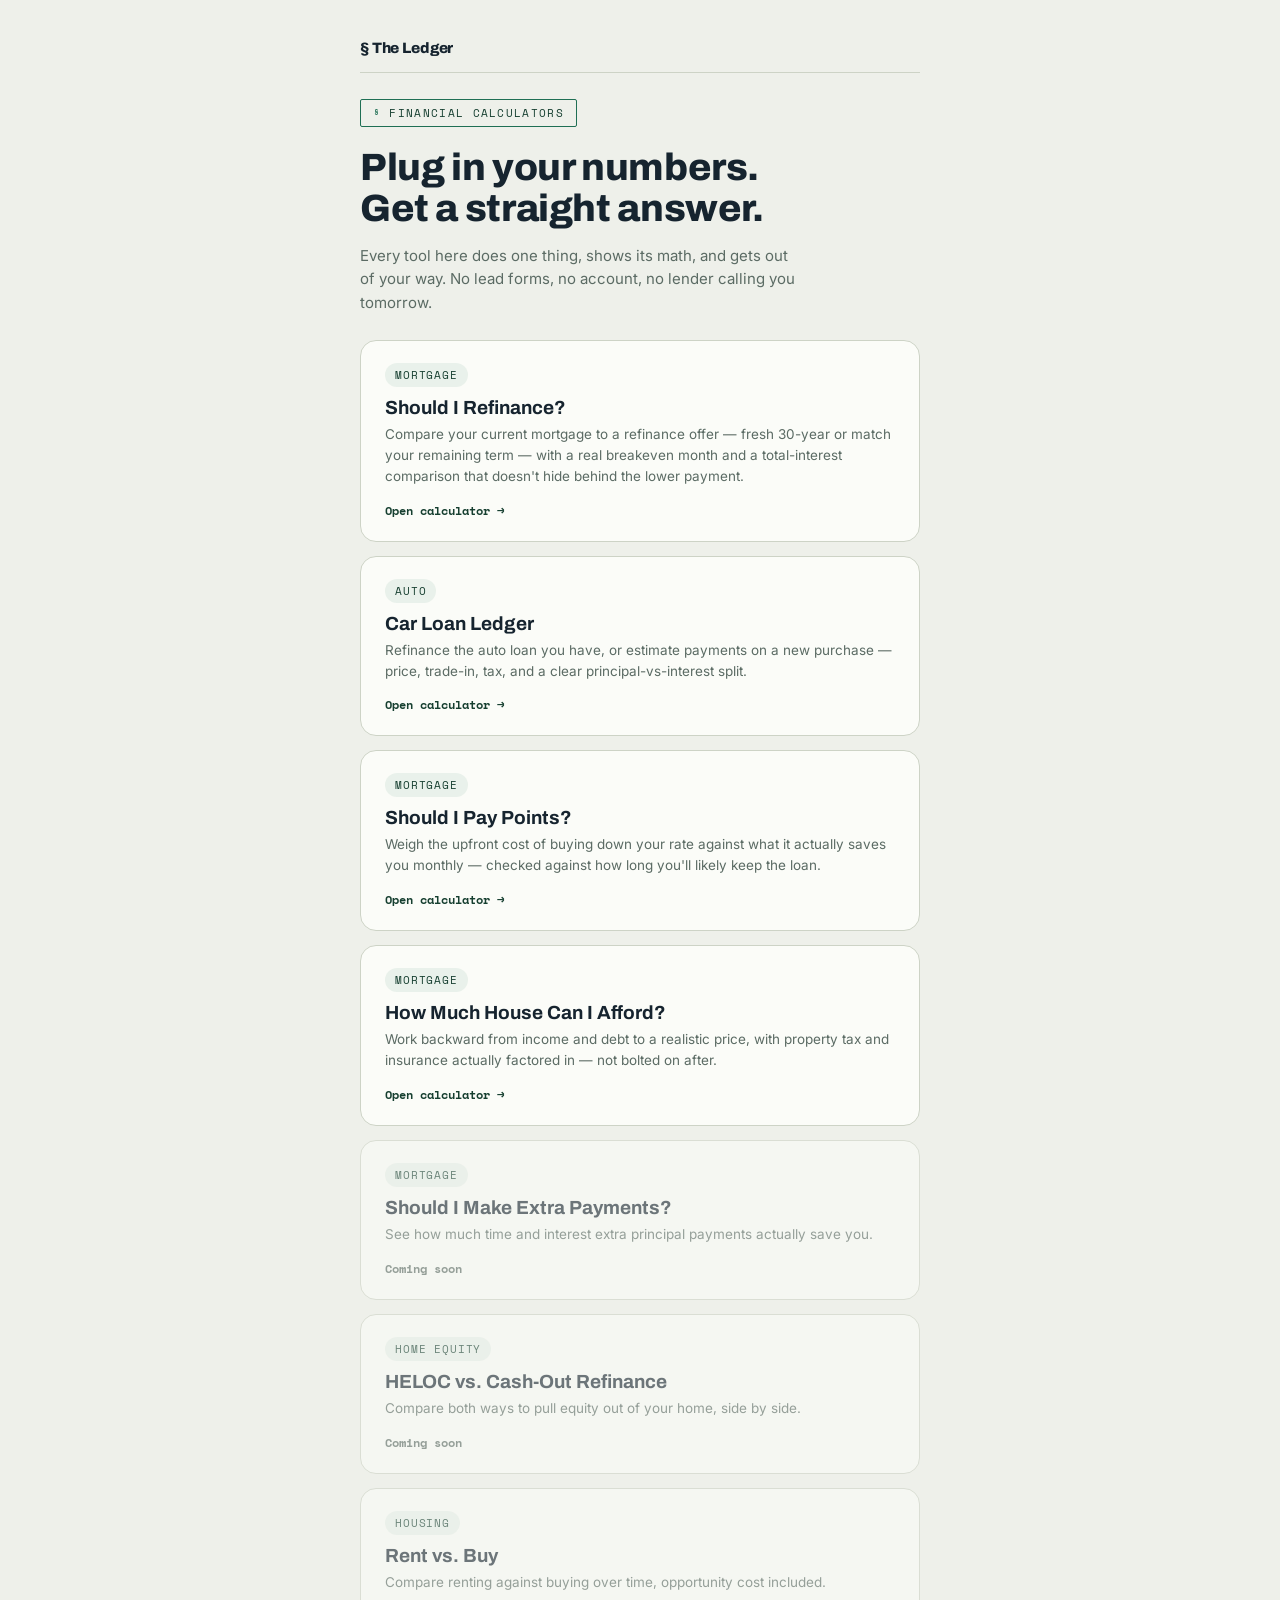
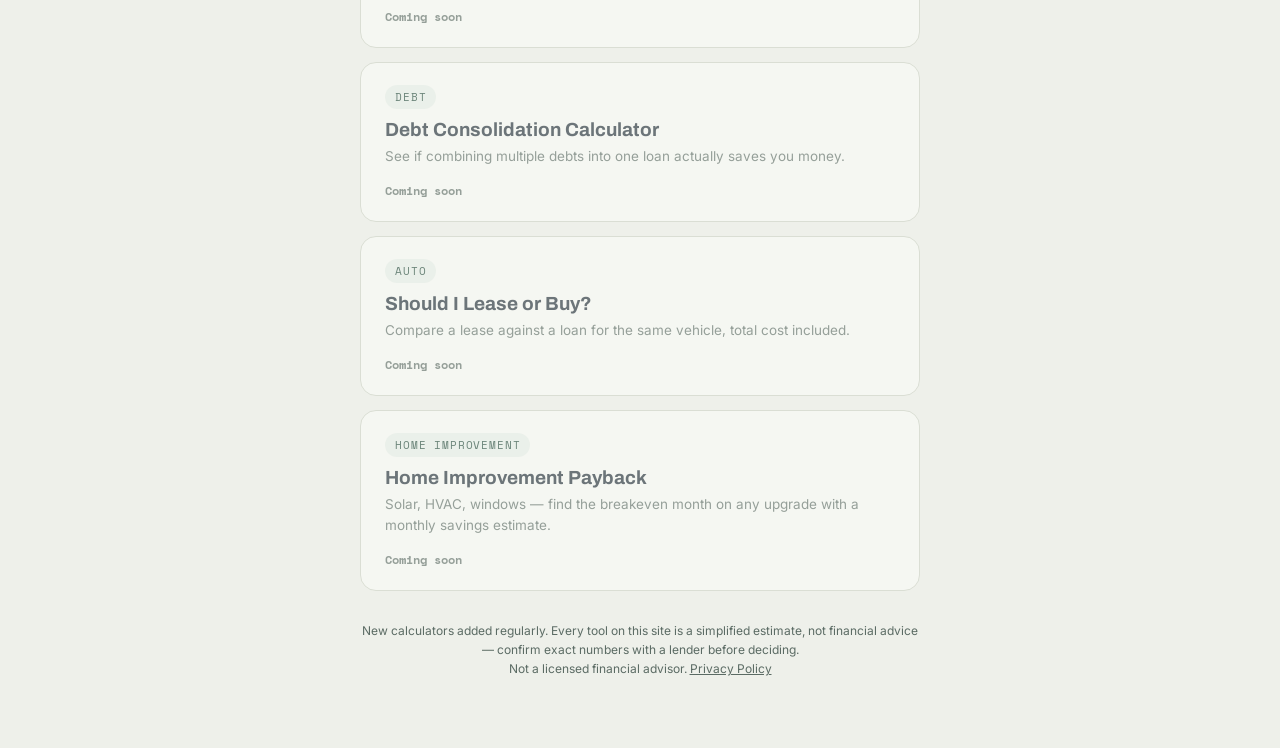
==== index.html @ b192a2c8 "Initial commit: Ledger financial calculators" ====
<!DOCTYPE html>
<html lang="en">
<head>
<meta charset="UTF-8">
<meta name="viewport" content="width=device-width, initial-scale=1.0">
<title>The Ledger — Financial Calculators That Just Answer the Question</title>
<meta name="description" content="A small library of five-minute financial calculators. Plug in your numbers, get a straight answer — no lead forms, no account, no spin.">
<link rel="preconnect" href="https://fonts.googleapis.com">
<link rel="preconnect" href="https://fonts.gstatic.com" crossorigin>
<link href="https://fonts.googleapis.com/css2?family=Archivo:wght@600;700;800&family=Inter:wght@400;500;600&family=Space+Mono:wght@400;700&display=swap" rel="stylesheet">
<link rel="stylesheet" href="shared/ledger.css">
  <script defer src="https://cloud.umami.is/script.js" data-website-id="acd2a92d-bb8a-497d-b460-c5d3a36bea3a"></script>
</head>
<body>
<div class="stage">
  <div class="site-nav">
    <span class="site-logo">§ The Ledger</span>
  </div>

  <header>
    <div class="eyebrow">Financial Calculators</div>
    <h1>Plug in your numbers.<br>Get a straight answer.</h1>
    <p class="sub">Every tool here does one thing, shows its math, and gets out of your way. No lead forms, no account, no lender calling you tomorrow.</p>
  </header>

  <div class="tool-grid">
    <a class="tool-card" href="refinance/index.html">
      <div class="tool-card-tag">Mortgage</div>
      <h2 class="tool-card-title">Should I Refinance?</h2>
      <p class="tool-card-desc">Compare your current mortgage to a refinance offer — fresh 30-year or match your remaining term — with a real breakeven month and a total-interest comparison that doesn't hide behind the lower payment.</p>
      <span class="tool-card-cta">Open calculator &rarr;</span>
    </a>

    <a class="tool-card" href="car-loan/index.html">
      <div class="tool-card-tag">Auto</div>
      <h2 class="tool-card-title">Car Loan Ledger</h2>
      <p class="tool-card-desc">Refinance the auto loan you have, or estimate payments on a new purchase — price, trade-in, tax, and a clear principal-vs-interest split.</p>
      <span class="tool-card-cta">Open calculator &rarr;</span>
    </a>

    <a class="tool-card" href="pay-points/index.html">
      <div class="tool-card-tag">Mortgage</div>
      <h2 class="tool-card-title">Should I Pay Points?</h2>
      <p class="tool-card-desc">Weigh the upfront cost of buying down your rate against what it actually saves you monthly — checked against how long you'll likely keep the loan.</p>
      <span class="tool-card-cta">Open calculator &rarr;</span>
    </a>

    <a class="tool-card" href="house-afford/index.html">
      <div class="tool-card-tag">Mortgage</div>
      <h2 class="tool-card-title">How Much House Can I Afford?</h2>
      <p class="tool-card-desc">Work backward from income and debt to a realistic price, with property tax and insurance actually factored in — not bolted on after.</p>
      <span class="tool-card-cta">Open calculator &rarr;</span>
    </a>

    <div class="tool-card soon">
      <div class="tool-card-tag">Mortgage</div>
      <h2 class="tool-card-title">Should I Make Extra Payments?</h2>
      <p class="tool-card-desc">See how much time and interest extra principal payments actually save you.</p>
      <span class="tool-card-cta soon-tag">Coming soon</span>
    </div>

    <div class="tool-card soon">
      <div class="tool-card-tag">Home Equity</div>
      <h2 class="tool-card-title">HELOC vs. Cash-Out Refinance</h2>
      <p class="tool-card-desc">Compare both ways to pull equity out of your home, side by side.</p>
      <span class="tool-card-cta soon-tag">Coming soon</span>
    </div>

    <div class="tool-card soon">
      <div class="tool-card-tag">Housing</div>
      <h2 class="tool-card-title">Rent vs. Buy</h2>
      <p class="tool-card-desc">Compare renting against buying over time, opportunity cost included.</p>
      <span class="tool-card-cta soon-tag">Coming soon</span>
    </div>

    <div class="tool-card soon">
      <div class="tool-card-tag">Debt</div>
      <h2 class="tool-card-title">Debt Consolidation Calculator</h2>
      <p class="tool-card-desc">See if combining multiple debts into one loan actually saves you money.</p>
      <span class="tool-card-cta soon-tag">Coming soon</span>
    </div>

    <div class="tool-card soon">
      <div class="tool-card-tag">Auto</div>
      <h2 class="tool-card-title">Should I Lease or Buy?</h2>
      <p class="tool-card-desc">Compare a lease against a loan for the same vehicle, total cost included.</p>
      <span class="tool-card-cta soon-tag">Coming soon</span>
    </div>

    <div class="tool-card soon">
      <div class="tool-card-tag">Home Improvement</div>
      <h2 class="tool-card-title">Home Improvement Payback</h2>
      <p class="tool-card-desc">Solar, HVAC, windows — find the breakeven month on any upgrade with a monthly savings estimate.</p>
      <span class="tool-card-cta soon-tag">Coming soon</span>
    </div>
  </div>

  <footer>New calculators added regularly. Every tool on this site is a simplified estimate, not financial advice — confirm exact numbers with a lender before deciding. <br>Not a licensed financial advisor. <a href="privacy/index.html">Privacy Policy</a></footer>
</div>
</body>
</html>
---- shared/ledger.css ----
:root{
    --paper: #EEF0EA;
    --paper-2: #E4E7DE;
    --card: #FBFCF8;
    --ink: #16242F;
    --muted: #5B6B64;
    --line: #CDD3C6;
    --green: #1F6F54;
    --green-dark: #163F30;
    --ochre: #B9822E;
    --red: #C1443A;
    --slate: #7C8579;
    --radius: 16px;
  }

  *{box-sizing:border-box;}
  html,body{margin:0;padding:0;}
  body{
    background:var(--paper);
    color:var(--ink);
    font-family:'Inter', system-ui, sans-serif;
    min-height:100vh;
    display:flex;
    justify-content:center;
    padding:40px 16px 70px;
  }

  .stage{ width:100%; max-width:560px; }

  header{ margin-bottom:26px; }

  .eyebrow{
    display:inline-flex;
    align-items:center;
    gap:8px;
    font-family:'Space Mono', monospace;
    font-size:11px;
    letter-spacing:0.12em;
    text-transform:uppercase;
    color:var(--green-dark);
    border:1px solid var(--green);
    padding:5px 12px;
    border-radius:2px;
    margin-bottom:20px;
  }
  .eyebrow::before{ content:"§"; color:var(--green); }

  h1{
    font-family:'Archivo', sans-serif;
    font-weight:800;
    font-size:clamp(28px, 6.5vw, 38px);
    line-height:1.08;
    margin:0 0 10px;
    letter-spacing:-0.01em;
  }

  .sub{
    color:var(--muted);
    font-size:15px;
    line-height:1.55;
    max-width:440px;
  }

  .mode-toggle{
    display:flex;
    gap:10px;
    margin-bottom:18px;
  }
  .mode-btn{
    flex:1;
    font-family:'Archivo', sans-serif;
    font-weight:700;
    font-size:13.5px;
    padding:14px 10px;
    border-radius:12px;
    border:1px solid var(--line);
    background:var(--card);
    color:var(--muted);
    cursor:pointer;
    text-align:center;
    transition:background 0.15s, border-color 0.15s, color 0.15s;
  }
  .mode-btn.active{
    background:var(--green);
    border-color:var(--green);
    color:#fff;
  }
  .mode-btn:hover:not(.active){ border-color:var(--green); color:var(--ink); }
  .mode-btn:focus-visible{ outline:2px solid var(--green); outline-offset:2px; }

  .card{
    background:var(--card);
    border:1px solid var(--line);
    border-radius:var(--radius);
    padding:26px 24px;
    box-shadow:0 1px 0 rgba(22,36,47,0.03);
  }

  .card + .card{ margin-top:18px; }

  .section-label{
    font-family:'Space Mono', monospace;
    font-size:11px;
    text-transform:uppercase;
    letter-spacing:0.1em;
    color:var(--green-dark);
    margin:0 0 16px;
    padding-bottom:10px;
    border-bottom:1px solid var(--line);
  }

  .field-grid{
    display:grid;
    grid-template-columns:1fr 1fr;
    gap:16px 14px;
  }

  .field{ display:flex; flex-direction:column; gap:6px; }
  .field.full{ grid-column:1 / -1; }

  label{
    font-family:'Space Mono', monospace;
    font-size:11px;
    text-transform:uppercase;
    letter-spacing:0.08em;
    color:var(--muted);
  }

  .input-wrap{
    display:flex;
    align-items:center;
    border:1px solid var(--line);
    border-radius:10px;
    background:var(--paper-2);
    padding:0 12px;
    transition:border-color 0.15s, background 0.15s;
  }
  .input-wrap:focus-within{
    border-color:var(--green);
    background:var(--card);
  }
  .input-wrap .prefix, .input-wrap .suffix{
    font-family:'Space Mono', monospace;
    color:var(--muted);
    font-size:14px;
  }
  input[type="number"]{
    flex:1;
    min-width:0;
    border:none;
    background:transparent;
    outline:none;
    font-family:'Space Mono', monospace;
    font-size:16px;
    font-weight:700;
    color:var(--ink);
    padding:12px 6px;
  }
  input[type="number"]::-webkit-outer-spin-button,
  input[type="number"]::-webkit-inner-spin-button{ -webkit-appearance:none; margin:0; }
  input[type="number"]{ -moz-appearance:textfield; }

  .term-toggle{ display:flex; gap:8px; }
  .term-btn{
    flex:1;
    font-family:'Space Mono', monospace;
    font-size:12px;
    font-weight:700;
    padding:11px 8px;
    border-radius:8px;
    border:1px solid var(--line);
    background:var(--paper-2);
    color:var(--muted);
    cursor:pointer;
    text-align:center;
    transition:background 0.15s, border-color 0.15s, color 0.15s;
  }
  .term-btn.active{ background:var(--green); border-color:var(--green); color:#fff; }
  .term-btn:hover:not(.active){ border-color:var(--green); color:var(--ink); }
  .term-btn:focus-visible{ outline:2px solid var(--green); outline-offset:2px; }

  .chip-row{ display:flex; gap:8px; flex-wrap:wrap; margin-top:2px; }
  .chip{
    font-family:'Space Mono', monospace;
    font-size:12px;
    font-weight:700;
    padding:7px 13px;
    border-radius:999px;
    border:1px solid var(--line);
    background:var(--paper-2);
    color:var(--muted);
    cursor:pointer;
    transition:background 0.15s, border-color 0.15s, color 0.15s;
  }
  .chip.active{ background:var(--green); border-color:var(--green); color:#fff; }
  .chip:hover:not(.active){ border-color:var(--green); color:var(--ink); }
  .chip:focus-visible{ outline:2px solid var(--green); outline-offset:2px; }

  .calc-btn{
    width:100%;
    margin-top:22px;
    font-family:'Archivo', sans-serif;
    font-weight:700;
    font-size:15px;
    letter-spacing:0.01em;
    padding:15px;
    border-radius:10px;
    border:none;
    background:var(--green);
    color:#fff;
    cursor:pointer;
    transition:background 0.15s, transform 0.1s;
  }
  .calc-btn:hover{ background:var(--green-dark); }
  .calc-btn:active{ transform:scale(0.99); }

  .assumption{
    font-size:12px;
    color:var(--muted);
    margin-top:10px;
    line-height:1.5;
  }

  #resultCard{ display:none; }
  #resultCard.show{ display:block; }

  .verdict-title{
    font-family:'Archivo', sans-serif;
    font-weight:800;
    font-size:23px;
    line-height:1.15;
  }
  .verdict-title.good{ color:var(--green-dark); }
  .verdict-title.caution{ color:var(--ochre); }
  .verdict-title.bad{ color:var(--red); }

  .verdict-sub{
    color:var(--muted);
    font-size:14px;
    line-height:1.55;
    margin:6px 0 0;
  }

  .term-note{
    display:none;
    margin:14px 0 6px;
    padding:12px 14px;
    border-radius:8px;
    font-size:13px;
    line-height:1.55;
    border-left:3px solid;
  }
  .term-note.show{ display:block; }
  .term-note.caution{ background:rgba(185,130,46,0.09); border-left-color:var(--ochre); }
  .term-note.good{ background:rgba(31,111,84,0.09); border-left-color:var(--green); }

  .chart-wrap{ margin:18px 0; display:none; }
  .chart-wrap.show{ display:block; }
  svg{ width:100%; height:auto; display:block; }
  .chart-legend{
    display:flex; gap:18px; margin-top:10px;
    font-family:'Space Mono', monospace; font-size:11.5px; color:var(--muted);
  }
  .chart-legend span{ display:inline-flex; align-items:center; gap:6px; }
  .swatch{ width:14px; height:3px; display:inline-block; border-radius:2px; }

  .bar-wrap{ margin:18px 0; display:none; }
  .bar-wrap.show{ display:block; }
  .cost-bar{
    display:flex;
    height:30px;
    border-radius:8px;
    overflow:hidden;
    border:1px solid var(--line);
  }
  .cost-bar-seg{
    display:flex; align-items:center; justify-content:center;
    font-family:'Space Mono', monospace; font-size:11px; font-weight:700; color:#fff;
    white-space:nowrap; overflow:hidden;
    transition:width 0.4s ease;
  }
  .cost-bar-seg.principal{ background:var(--green); }
  .cost-bar-seg.interest{ background:var(--ochre); }
  .cost-bar-seg.insurance{ background:var(--slate); }
  .cost-bar-seg.hoa{ background:var(--red); }
  .cost-bar-legend{
    display:flex; justify-content:space-between; margin-top:10px;
    font-family:'Space Mono', monospace; font-size:11.5px; color:var(--muted);
  }

  .stat-grid{
    display:grid;
    grid-template-columns:1fr 1fr;
    gap:1px;
    background:var(--line);
    border:1px solid var(--line);
    border-radius:10px;
    overflow:hidden;
    margin-top:6px;
  }
  .stat{ background:var(--card); padding:14px 16px; }
  .stat.full{ grid-column:1 / -1; }
  .stat-label{
    font-family:'Space Mono', monospace;
    font-size:10.5px;
    text-transform:uppercase;
    letter-spacing:0.06em;
    color:var(--muted);
    margin-bottom:6px;
  }
  .stat-value{ font-family:'Space Mono', monospace; font-weight:700; font-size:18px; color:var(--ink); }
  .stat-value.pos{ color:var(--green-dark); }
  .stat-value.neg{ color:var(--red); }

  footer{
    text-align:center;
    color:var(--muted);
    font-size:12px;
    margin-top:30px;
    line-height:1.6;
  }
  footer a{
    color:var(--muted);
    text-decoration:underline;
  }
  footer a:hover{ color:var(--green-dark); }

  @media (max-width: 420px){
    .field-grid{ grid-template-columns:1fr; }
  }

  /* ===== Site-wide nav (used across hub + every tool page) ===== */
  .site-nav{
    display:flex;
    align-items:center;
    justify-content:space-between;
    gap:12px;
    padding-bottom:16px;
    margin-bottom:26px;
    border-bottom:1px solid var(--line);
  }
  .site-logo{
    font-family:'Archivo', sans-serif;
    font-weight:800;
    font-size:15px;
    color:var(--ink);
    text-decoration:none;
    letter-spacing:-0.01em;
  }
  .site-nav-link{
    font-family:'Space Mono', monospace;
    font-size:11.5px;
    color:var(--green-dark);
    text-decoration:none;
    border:1px solid var(--green);
    padding:6px 12px;
    border-radius:999px;
    transition:background 0.15s, color 0.15s;
    white-space:nowrap;
  }
  .site-nav-link:hover{ background:var(--green); color:#fff; }
  .site-nav-link:focus-visible{ outline:2px solid var(--green); outline-offset:2px; }

  /* ===== Hub tool grid (used on the homepage only) ===== */
  .tool-grid{
    display:flex;
    flex-direction:column;
    gap:14px;
  }
  .tool-card{
    display:block;
    background:var(--card);
    border:1px solid var(--line);
    border-radius:var(--radius);
    padding:22px 24px;
    text-decoration:none;
    color:inherit;
    transition:border-color 0.15s, transform 0.1s;
  }
  .tool-card:hover{ border-color:var(--green); transform:translateY(-1px); }
  .tool-card:focus-visible{ outline:2px solid var(--green); outline-offset:2px; }
  .tool-card.soon{ opacity:0.6; cursor:default; }
  .tool-card.soon:hover{ border-color:var(--line); transform:none; }
  .tool-card-tag{
    display:inline-block;
    font-family:'Space Mono', monospace;
    font-size:10.5px;
    text-transform:uppercase;
    letter-spacing:0.08em;
    color:var(--green-dark);
    background:rgba(31,111,84,0.08);
    padding:4px 10px;
    border-radius:999px;
    margin-bottom:10px;
  }
  .tool-card-title{
    font-family:'Archivo', sans-serif;
    font-weight:700;
    font-size:19px;
    margin:0 0 6px;
    color:var(--ink);
  }
  .tool-card-desc{
    font-size:13.5px;
    color:var(--muted);
    line-height:1.55;
    margin:0 0 12px;
  }
  .tool-card-cta{
    font-family:'Space Mono', monospace;
    font-size:12px;
    font-weight:700;
    color:var(--green-dark);
  }
  .tool-card-cta.soon-tag{ color:var(--muted); }
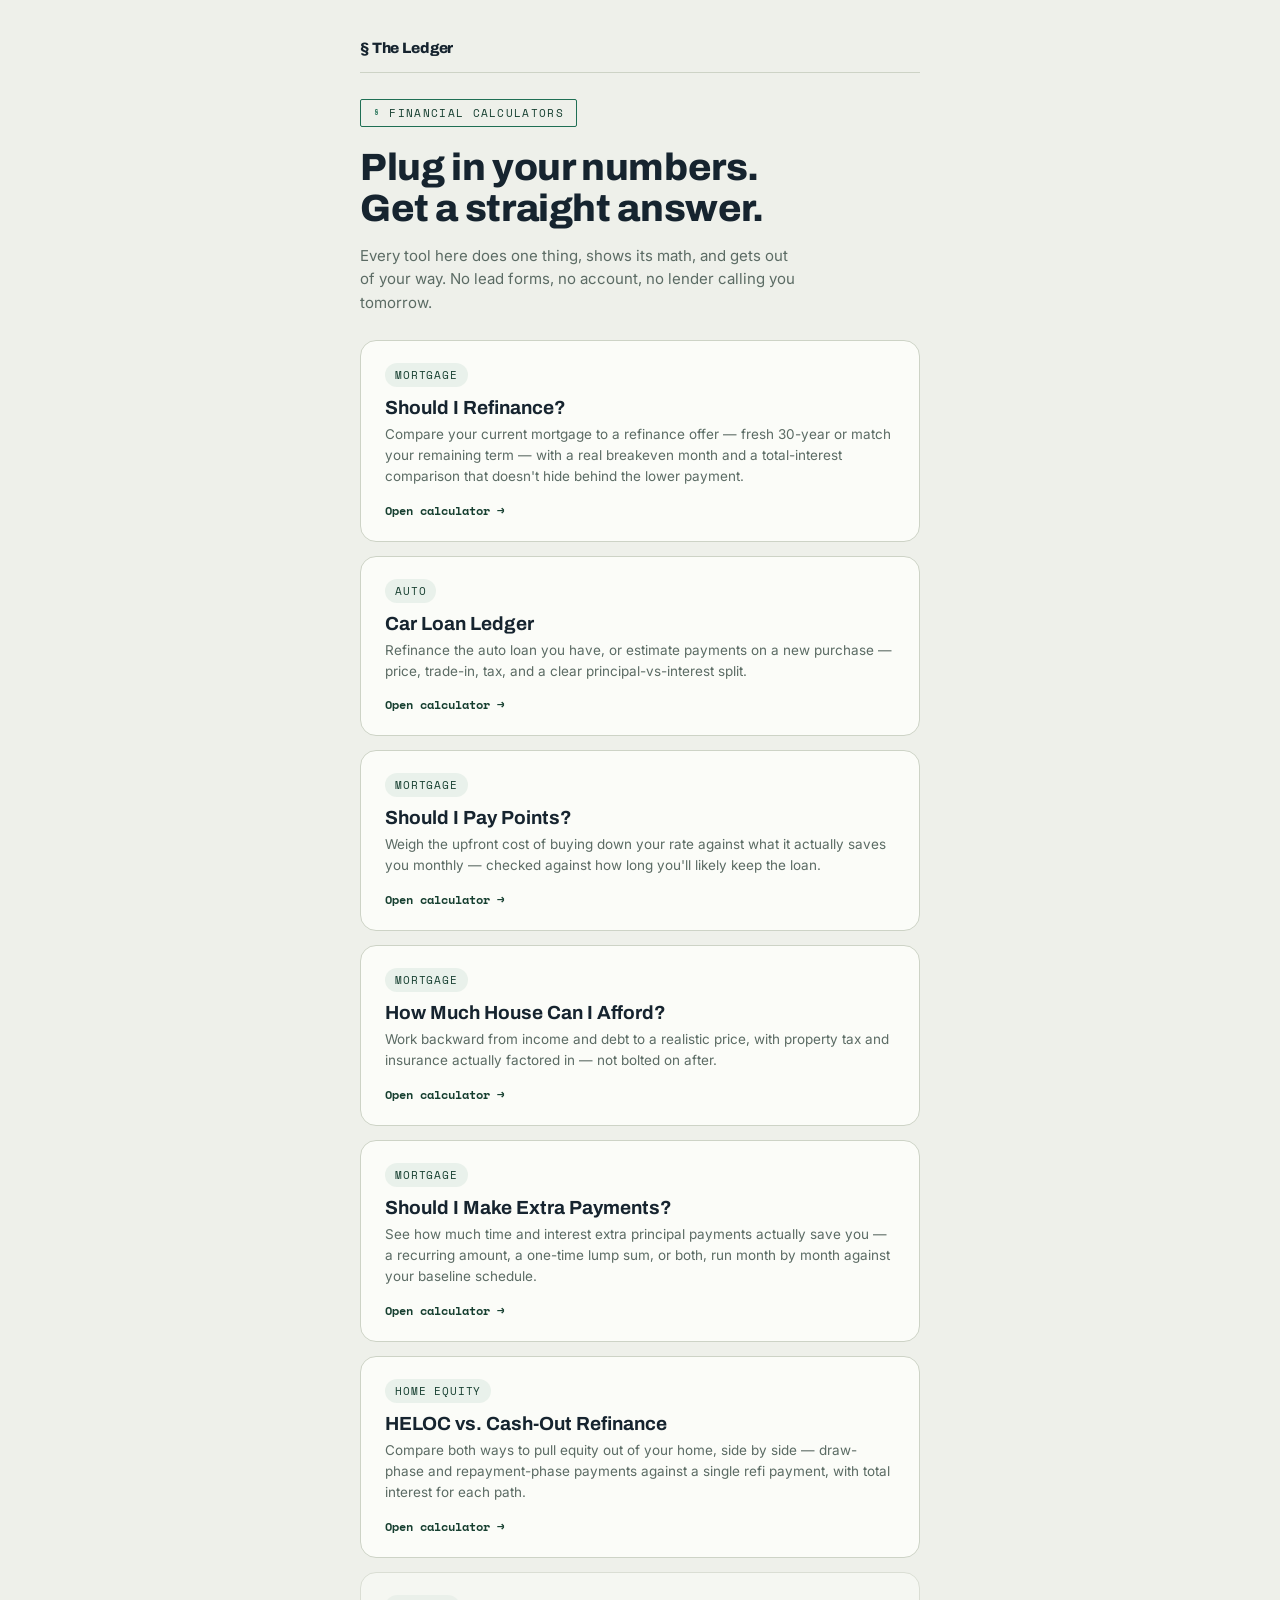
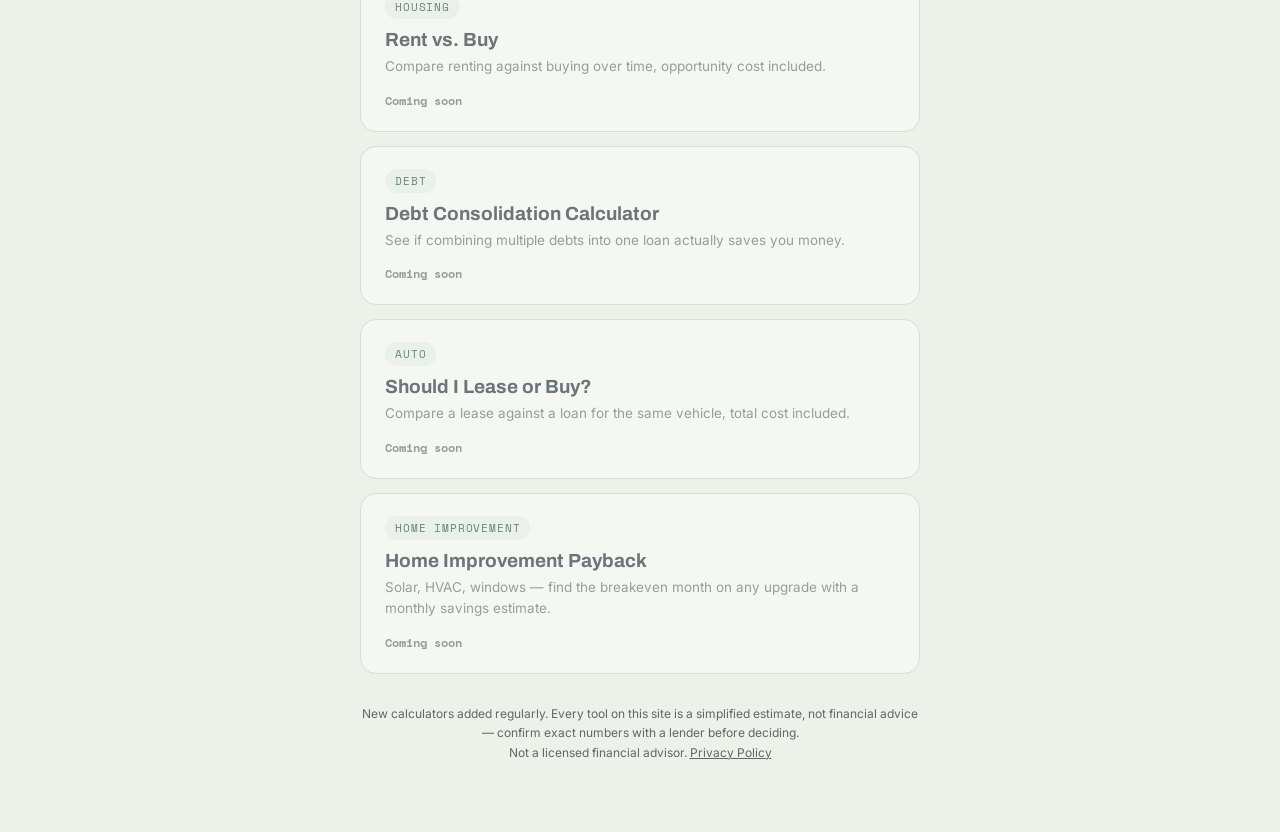
==== commit 21cc8e5d: "Add extra-payments and heloc-refi calculators with a Node/jsdom test suite Two new tools, built on t" ====
--- a/index.html
+++ b/index.html
@@ -5,6 +5,18 @@
 <meta name="viewport" content="width=device-width, initial-scale=1.0">
 <title>The Ledger — Financial Calculators That Just Answer the Question</title>
 <meta name="description" content="A small library of five-minute financial calculators. Plug in your numbers, get a straight answer — no lead forms, no account, no spin.">
+<link rel="canonical" href="https://www.shouldirefiornot.com/">
+<meta property="og:title" content="The Ledger — Financial Calculators That Just Answer the Question">
+<meta property="og:description" content="A small library of five-minute financial calculators. Plug in your numbers, get a straight answer — no lead forms, no account, no spin.">
+<meta property="og:url" content="https://www.shouldirefiornot.com/">
+<meta property="og:type" content="website">
+<meta property="og:site_name" content="The Ledger">
+<meta property="og:image" content="https://www.shouldirefiornot.com/shared/og-image.png">
+<meta property="og:image:width" content="1200">
+<meta property="og:image:height" content="630">
+<meta name="twitter:card" content="summary_large_image">
+<meta name="twitter:title" content="The Ledger — Financial Calculators That Just Answer the Question">
+<meta name="twitter:description" content="A small library of five-minute financial calculators. Plug in your numbers, get a straight answer — no lead forms, no account, no spin.">
 <link rel="preconnect" href="https://fonts.googleapis.com">
 <link rel="preconnect" href="https://fonts.gstatic.com" crossorigin>
 <link href="https://fonts.googleapis.com/css2?family=Archivo:wght@600;700;800&family=Inter:wght@400;500;600&family=Space+Mono:wght@400;700&display=swap" rel="stylesheet">
@@ -52,19 +64,19 @@
       <span class="tool-card-cta">Open calculator &rarr;</span>
     </a>
 
-    <div class="tool-card soon">
+    <a class="tool-card" href="extra-payments/index.html">
       <div class="tool-card-tag">Mortgage</div>
       <h2 class="tool-card-title">Should I Make Extra Payments?</h2>
-      <p class="tool-card-desc">See how much time and interest extra principal payments actually save you.</p>
-      <span class="tool-card-cta soon-tag">Coming soon</span>
-    </div>
+      <p class="tool-card-desc">See how much time and interest extra principal payments actually save you — a recurring amount, a one-time lump sum, or both, run month by month against your baseline schedule.</p>
+      <span class="tool-card-cta">Open calculator &rarr;</span>
+    </a>
 
-    <div class="tool-card soon">
+    <a class="tool-card" href="heloc-refi/index.html">
       <div class="tool-card-tag">Home Equity</div>
       <h2 class="tool-card-title">HELOC vs. Cash-Out Refinance</h2>
-      <p class="tool-card-desc">Compare both ways to pull equity out of your home, side by side.</p>
-      <span class="tool-card-cta soon-tag">Coming soon</span>
-    </div>
+      <p class="tool-card-desc">Compare both ways to pull equity out of your home, side by side — draw-phase and repayment-phase payments against a single refi payment, with total interest for each path.</p>
+      <span class="tool-card-cta">Open calculator &rarr;</span>
+    </a>
 
     <div class="tool-card soon">
       <div class="tool-card-tag">Housing</div>
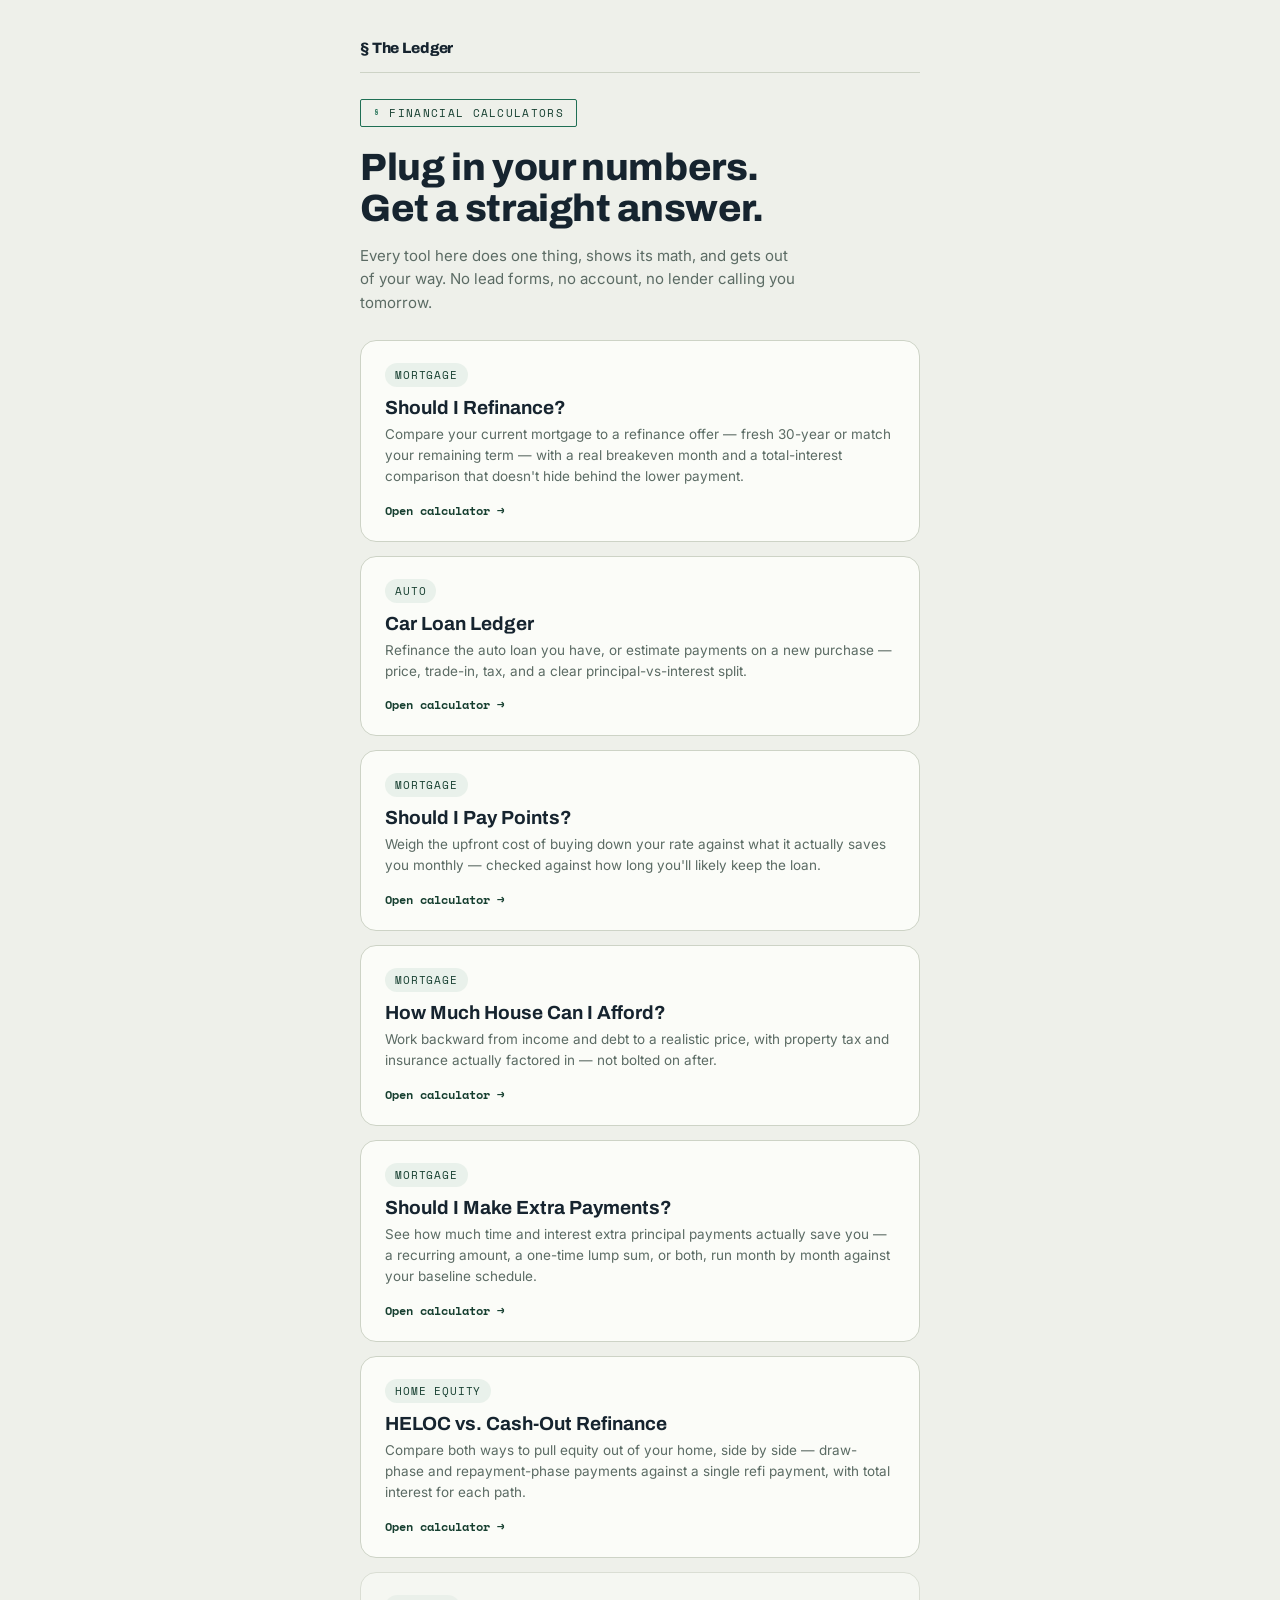
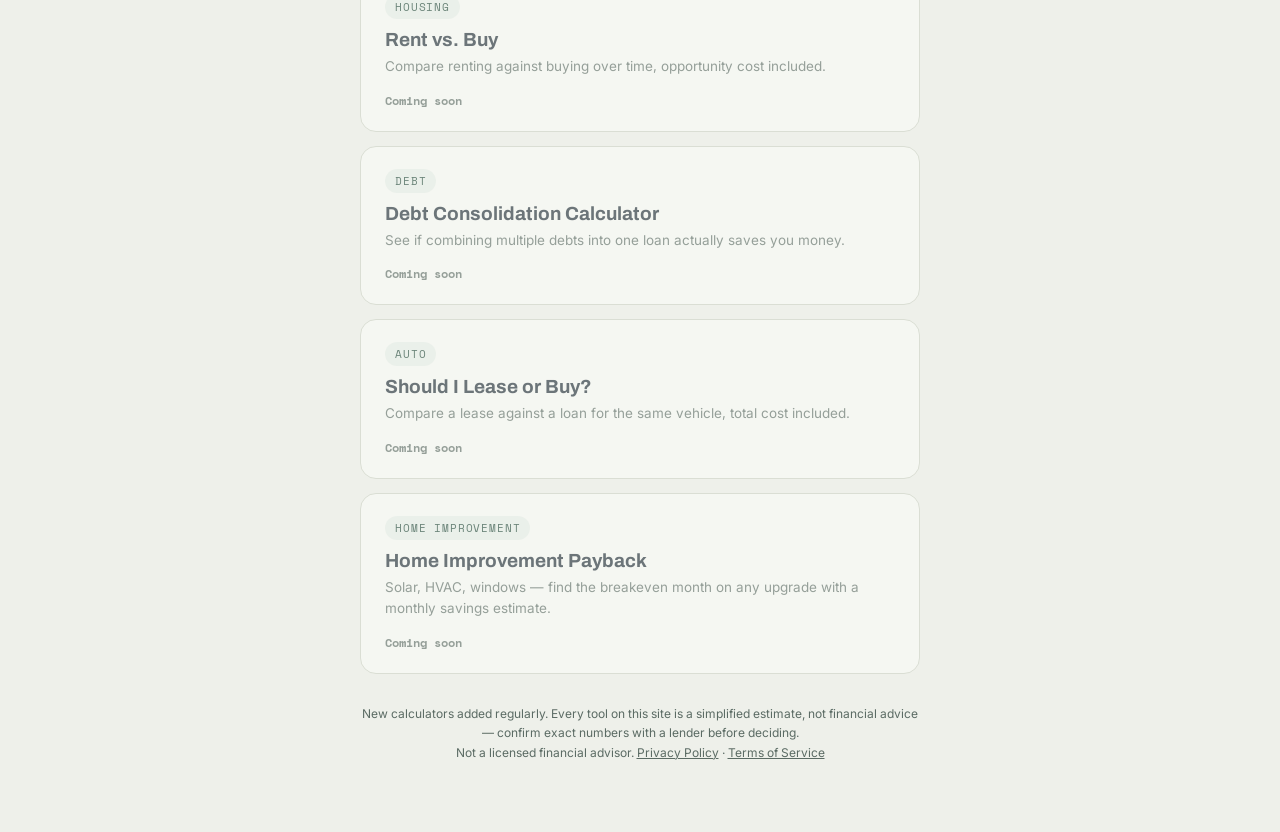
==== commit 9facd3e8: "Add Terms of Service page and FAQ blocks to every calculator Ahead of the AdSense application, which" ====
--- a/index.html
+++ b/index.html
@@ -107,7 +107,7 @@
     </div>
   </div>
 
-  <footer>New calculators added regularly. Every tool on this site is a simplified estimate, not financial advice — confirm exact numbers with a lender before deciding. <br>Not a licensed financial advisor. <a href="privacy/index.html">Privacy Policy</a></footer>
+  <footer>New calculators added regularly. Every tool on this site is a simplified estimate, not financial advice — confirm exact numbers with a lender before deciding. <br>Not a licensed financial advisor. <a href="privacy/index.html">Privacy Policy</a> &middot; <a href="terms/index.html">Terms of Service</a></footer>
 </div>
 </body>
 </html>
--- a/shared/ledger.css
+++ b/shared/ledger.css
@@ -313,6 +313,56 @@
   .stat-value.pos{ color:var(--green-dark); }
   .stat-value.neg{ color:var(--red); }
 
+  .faq{
+    background:var(--card);
+    border:1px solid var(--line);
+    border-radius:var(--radius);
+    padding:26px 24px 14px;
+    box-shadow:0 1px 0 rgba(22,36,47,0.03);
+    margin-top:18px;
+  }
+  .faq .section-label{ margin-bottom:4px; }
+  .faq details{ border-bottom:1px solid var(--line); }
+  .faq details:last-of-type{ border-bottom:0; }
+  .faq summary{
+    display:block;
+    list-style:none;
+    position:relative;
+    cursor:pointer;
+    font-family:'Archivo', sans-serif;
+    font-weight:700;
+    font-size:14.5px;
+    line-height:1.45;
+    color:var(--ink);
+    padding:15px 28px 15px 0;
+  }
+  .faq summary::-webkit-details-marker{ display:none; }
+  .faq summary::after{
+    content:"+";
+    position:absolute;
+    right:2px;
+    top:15px;
+    font-family:'Space Mono', monospace;
+    font-size:16px;
+    font-weight:700;
+    line-height:1.35;
+    color:var(--green);
+  }
+  .faq details[open] summary::after{ content:"\2212"; }
+  .faq summary:hover{ color:var(--green-dark); }
+  .faq summary:focus-visible{
+    outline:2px solid var(--green);
+    outline-offset:2px;
+    border-radius:4px;
+  }
+  .faq details p{
+    font-size:14px;
+    line-height:1.65;
+    color:var(--muted);
+    margin:0 0 16px;
+    padding-right:28px;
+  }
+
   footer{
     text-align:center;
     color:var(--muted);
